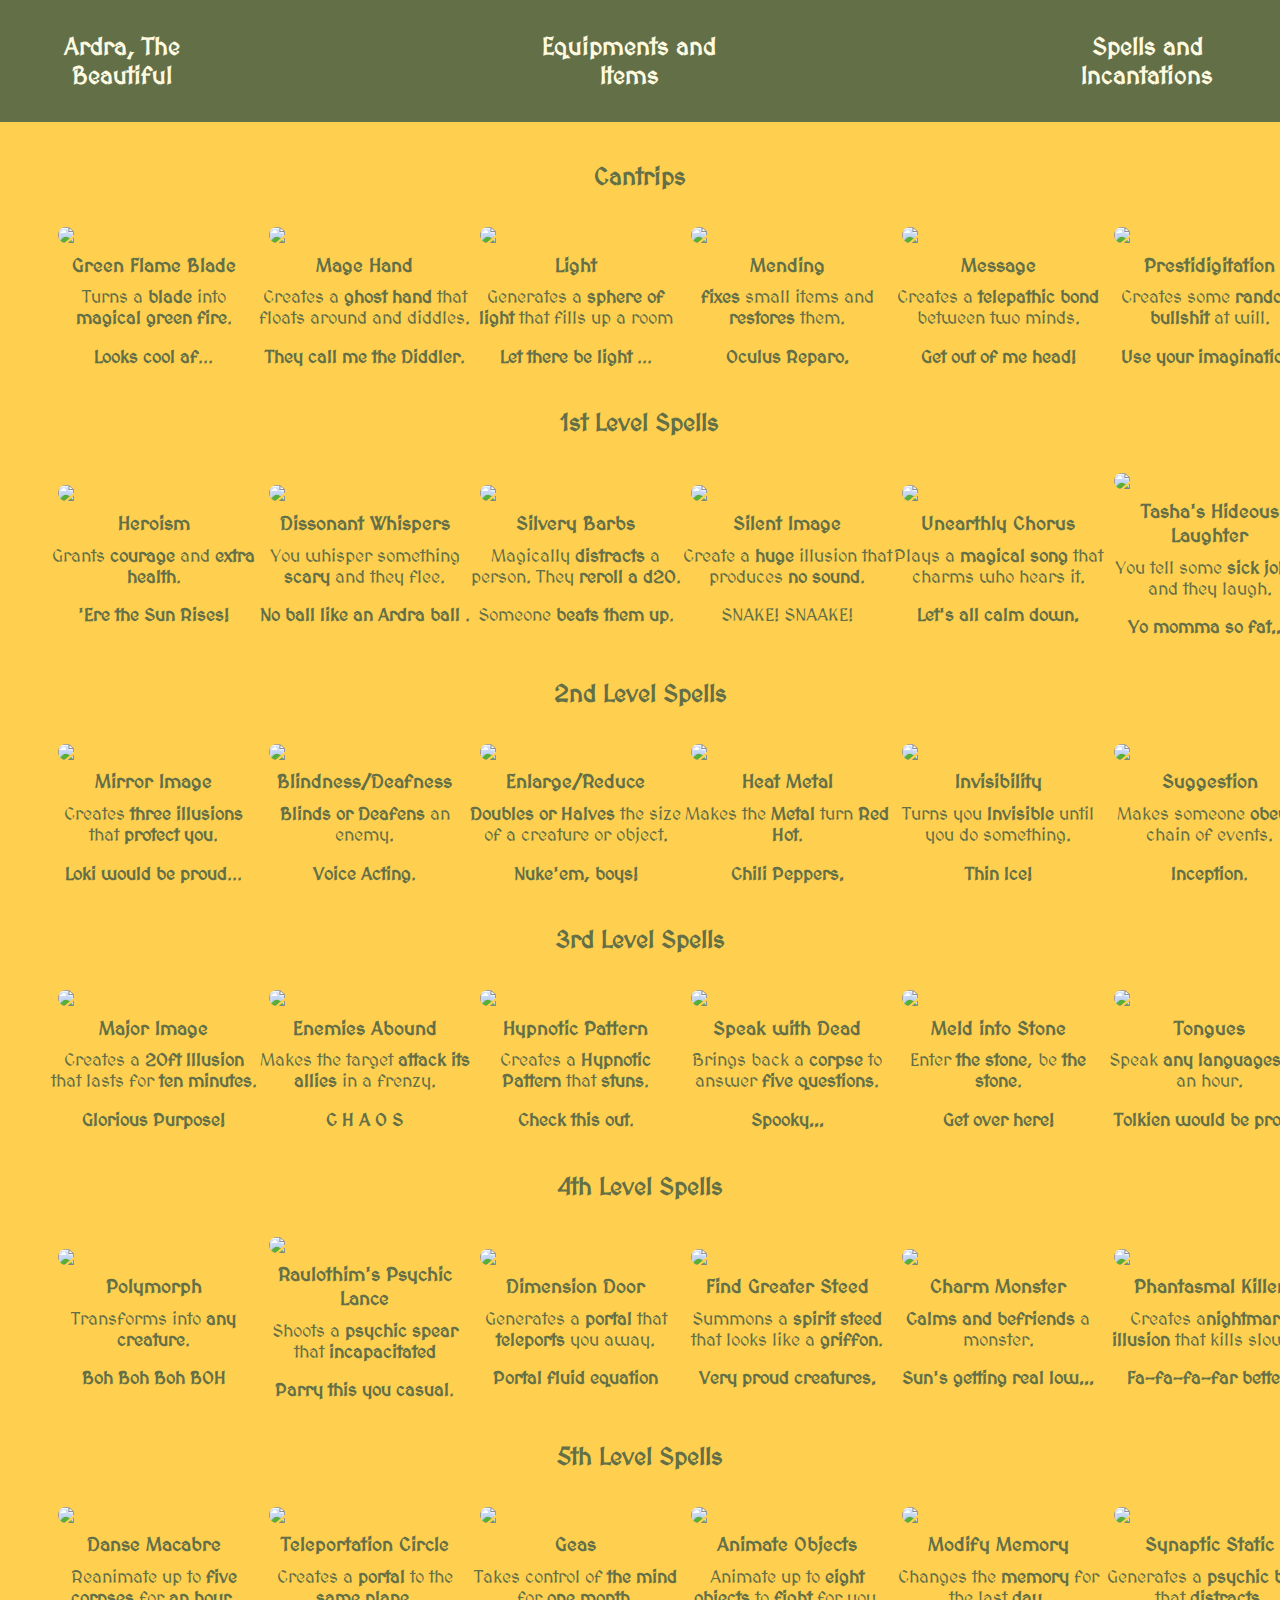
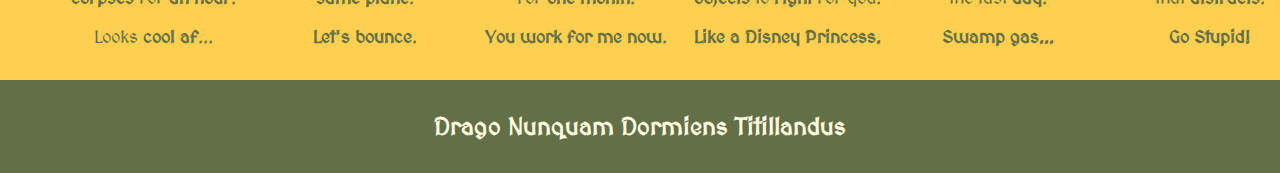
==== spells.html @ 4b9c2216 "Add files via upload" ====
<!DOCTYPE html>
<html lang="en">
<head>
    <meta charset="UTF-8">
    <meta name="viewport" content="width=device-width, initial-scale=1.0">
    <link rel="stylesheet" href="style.css">
    <title>Spells</title>
</head>
<body>
    <header>
        <section class="top_bar">
            <a href="index.html" class="top_car_pages">Ardra, The Beautiful</a>
            <a href="items.html" class="top_car_pages">Equipments and Items</a>
            <a href="spells.html" class="top_car_pages">Spells and Incantations</a>
        </section>
    </header>

    <main>
        <div class="spells_rows">
            <p class="spells_title">Cantrips</p>
            <section class="spells_first_row">
                <div class="spells_row_direction">
                    <img src="./assets/Green Flame Blade.jpg" class="spell_pics" style="cursor: pointer;" onclick="playAudio2_1()">
                    <audio id="audioPlayer2_1" src="./assets/Green Flame Blade Sound.mp3"></audio>
                    <script>
                        function playAudio2_1() {
                            var audio = document.getElementById("audioPlayer2_1");
                            audio.play();
                        }
                    </script>
                    <p class="spell_name"> Green Flame Blade </p>
                    <p class="spell_description">Turns a <strong class="strong_spell_description">blade</strong> into <strong class="strong_spell_description">magical green fire</strong>.</p>
                    <p class="spell_description"><strong class="strong_spell_description">Looks cool af</strong>...</p>
                </div>
                <div class="spells_row_direction">
                    <img src="./assets/Mage Hand.jpg" class="spell_pics" style="cursor: pointer;" onclick="playAudio2_7()">
                    <audio id="audioPlayer2_7" src="./assets/Magic Hand.mp3"></audio>
                    <script>
                        function playAudio2_7() {
                            var audio = document.getElementById("audioPlayer2_7");
                            audio.play();
                        }
                    </script>
                    <p class="spell_name"> Mage Hand </p>
                    <p class="spell_description"> Creates a <strong class="strong_spell_description">ghost hand</strong> that floats around and diddles.</p>
                    <p class="spell_description"> <strong class="strong_spell_description">They call me the Diddler</strong>. </p>
                </div>
                <div class="spells_row_direction">
                    <img src="./assets/Light.jpg" class="spell_pics" style="cursor: pointer;" onclick="playAudio2_2()">
                    <audio id="audioPlayer2_2" src="./assets/Light sound.mp3"></audio>
                    <script>
                        function playAudio2_2() {
                            var audio = document.getElementById("audioPlayer2_2");
                            audio.play();
                        }
                    </script>
                    <p class="spell_name"> Light </p>
                    <p class="spell_description"> Generates a <strong class="strong_spell_description">sphere of light</strong> that fills up a room</p>
                    <p class="spell_description"><strong class="strong_spell_description">Let there be light</strong> ... </p>
                </div>
                <div class="spells_row_direction">
                    <img src="./assets/Mending.jpg" class="spell_pics" style="cursor: pointer;" onclick="playAudio2_3()">
                    <audio id="audioPlayer2_3" src="./assets/Mending sound.mp3"></audio>
                    <script>
                        function playAudio2_3() {
                            var audio = document.getElementById("audioPlayer2_3");
                            audio.play();
                        }
                    </script>
                    <p class="spell_name"> Mending </p>
                    <p class="spell_description"> <strong class="strong_spell_description">fixes</strong> small items and <strong class="strong_spell_description">restores</strong> them.</p>
                    <p class="spell_description_mending">Oculus Reparo. </p>
                </div>
                <div class="spells_row_direction">
                    <img src="./assets/Message.jpg" class="spell_pics" style="cursor: pointer;" onclick="playAudio2_4()">
                    <audio id="audioPlayer2_4" src="./assets/Message sound.mp3"></audio>
                    <script>
                        function playAudio2_4() {
                            var audio = document.getElementById("audioPlayer2_4");
                            audio.play();
                        }
                    </script>
                    <p class="spell_name"> Message </p>
                    <p class="spell_description"> Creates a <strong class="strong_spell_description">telepathic bond</strong> between two minds.</p>
                    <p class="spell_description_mending" style="cursor: pointer;" onclick="playAudio2_6()">
                        <audio id="audioPlayer2_6" src="./assets/get out of me head.mp3"></audio>
                        <script>
                            function playAudio2_6() {
                                var audio = document.getElementById("audioPlayer2_6");
                                audio.play();
                            }
                        </script>Get out of me head!</p>
                </div>
                <div class="spells_row_direction">
                    <img src="./assets/Prestidigitation.jpg" class="spell_pics" style="cursor: pointer;" onclick="playAudio2_5()">
                    <audio id="audioPlayer2_5" src="./assets/Prestidigitation sound.mp3"></audio>
                    <script>
                        function playAudio2_5() {
                            var audio = document.getElementById("audioPlayer2_5");
                            audio.play();
                        }
                    </script>
                    <p class="spell_name"> Prestidigitation </p>
                    <p class="spell_description">Creates some <strong class="strong_spell_description">random bullshit</strong> at will.</p>
                    <p class="spell_description"><strong class="strong_spell_description">Use your imagination</strong>.</p>
                </div>
            </section>

            <p class="spells_title">1st Level Spells</p>
            <section class="spells_second_row">
                <div class="spells_row_direction">
                    <img src="./assets/Heroism.jpg" class="spell_pics" style="cursor: pointer;" onclick="playAudio3_1()">
                    <audio id="audioPlayer3_1" src="./assets/Heroism song.mp3"></audio>
                    <script>
                        function playAudio3_1() {
                            var audio = document.getElementById("audioPlayer3_1");
                            audio.play();
                        }
                    </script>
                    <p class="spell_name"> Heroism </p>
                    <p class="spell_description"> Grants <strong class="strong_spell_description">courage</strong> and <strong class="strong_spell_description">extra health</strong>.</p>
                    <p class="spell_description"><strong class="strong_spell_description">'Ere the Sun Rises!</strong></p>
                </div>
                <div class="spells_row_direction">
                    <img src="./assets/Dissonant Whisper.jpg" class="spell_pics" style="cursor: pointer;" onclick="playAudio3_2()">
                    <audio id="audioPlayer3_2" src="./assets/Dissonant Whisper sound.mp3"></audio>
                    <script>
                        function playAudio3_2() {
                            var audio = document.getElementById("audioPlayer3_2");
                            audio.play();
                        }
                    </script>
                    <p class="spell_name"> Dissonant Whispers </p>
                    <p class="spell_description"> You whisper something <strong class="strong_spell_description">scary</strong> and they flee. </p>
                    <p class="spell_description"><strong class="strong_spell_description"> No ball like an Ardra ball </strong>. </p>
                </div>
                <div class="spells_row_direction">
                    <img src="./assets/Silvery Barbs.jpg" class="spell_pics" style="cursor: pointer;" onclick="playAudio3_3()">
                    <audio id="audioPlayer3_3" src="./assets/Silvery Barbs sound.mp3"></audio>
                    <script>
                        function playAudio3_3() {
                            var audio = document.getElementById("audioPlayer3_3");
                            audio.play();
                        }
                    </script>
                    <p class="spell_name"> Silvery Barbs </p>
                    <p class="spell_description"> Magically <strong class="strong_spell_description">distracts</strong> a person. They <strong class="strong_spell_description">reroll a d20</strong>.</p>
                    <p class="spell_description"> Someone <strong class="strong_spell_description">beats them up</strong>.</p>
                </div>
                <div class="spells_row_direction">
                    <img src="./assets/Silent Image.jpg" class="spell_pics" style="cursor: pointer;" onclick="playAudio3_4()">
                    <audio id="audioPlayer3_4" src="./assets/Silent Image sound.mp3"></audio>
                    <script>
                        function playAudio3_4() {
                            var audio = document.getElementById("audioPlayer3_4");
                            audio.play();
                        }
                    </script>
                    <p class="spell_name"> Silent Image </p>
                    <p class="spell_description">Create a <strong class="strong_spell_description">huge</strong> illusion that produces <strong class="strong_spell_description">no sound</strong>.</p>
                    <p class="spell_description">SNAKE! SNAAKE!</p>
                </div>
                <div class="spells_row_direction">
                    <img src="./assets/Unearthly Chorus.jpg" class="spell_pics" style="cursor: pointer;" onclick="playAudio3_5()">
                    <audio id="audioPlayer3_5" src="./assets/Unearthly Chorus sound.mp3"></audio>
                    <script>
                        function playAudio3_5() {
                            var audio = document.getElementById("audioPlayer3_5");
                            audio.play();
                        }
                    </script>
                    <p class="spell_name"> Unearthly Chorus </p>
                    <p class="spell_description"> Plays a <strong class="strong_spell_description">magical song</strong> that charms who hears it. </p>
                    <p class="spell_description"> <strong class="strong_spell_description">Let's all calm down.</strong> </p>   
                </div>
                <div class="spells_row_direction">
                    <img src="./assets/Tashas Hideous Laughter.jpg" class="spell_pics" style="cursor: pointer;" onclick="playAudio3_6()">
                    <audio id="audioPlayer3_6" src="./assets/Tashas Hideous Laughter sound.mp3"></audio>
                    <script>
                        function playAudio3_6() {
                            var audio = document.getElementById("audioPlayer3_6");
                            audio.play();
                        }
                    </script>
                    <p class="spell_name"> Tasha's Hideous Laughter</p>
                    <p class="spell_description"> You tell some <strong class="strong_spell_description"> sick jokes </strong>and they laugh.</p>
                    <p class="spell_description"><strong class="strong_spell_description">Yo momma so fat...</strong>.</p>
                </div>
            </section>

            <p class="spells_title">2nd Level Spells</p>
            <section class="spells_third_row">
                <div class="spells_row_direction">
                    <img src="./assets/Mirror Image.jpg" class="spell_pics" style="cursor: pointer;" onclick="playAudio4_1()">
                    <audio id="audioPlayer4_1" src="./assets/Mirror Image sound.mp3"></audio>
                    <script>
                        function playAudio4_1() {
                            var audio = document.getElementById("audioPlayer4_1");
                            audio.play();
                        }
                    </script>
                    <p class="spell_name">  Mirror Image </p>
                    <p class="spell_description">Creates <strong class="strong_spell_description">three illusions</strong> that <strong class="strong_spell_description">protect you</strong>.</p>
                    <p class="spell_description"><strong class="strong_spell_description">Loki would be proud</strong>...</p>
                </div>
                <div class="spells_row_direction">
                    <img src="./assets/Blindness_Deafness.jpg" class="spell_pics" style="cursor: pointer;" onclick="playAudio4_2()">
                    <audio id="audioPlayer4_2" src="./assets/Blindness_Deafness sound.mp3"></audio>
                    <script>
                        function playAudio4_2() {
                            var audio = document.getElementById("audioPlayer4_2");
                            audio.play();
                        }
                    </script>
                    <p class="spell_name"> Blindness/Deafness </p>
                    <p class="spell_description"><strong class="strong_spell_description">Blinds or Deafens</strong> an enemy.</p>
                    <p class="spell_description"><strong class="strong_spell_description">Voice Acting</strong>. </p>
                </div>
                <div class="spells_row_direction">
                    <img src="./assets/Enlarge_Reduce.jpg" class="spell_pics" style="cursor: pointer;" onclick="playAudio4_3()">
                    <audio id="audioPlayer4_3" src="./assets/Enlarge_Reduce sound.mp3"></audio>
                    <script>
                        function playAudio4_3() {
                            var audio = document.getElementById("audioPlayer4_3");
                            audio.play();
                        }
                    </script>
                    <p class="spell_name"> Enlarge/Reduce </p>
                    <p class="spell_description"><strong class="strong_spell_description">Doubles or Halves </strong> the size of a creature or object.</p>
                    <p class="spell_description"><strong class="strong_spell_description">Nuke'em, boys!</strong></p>
                </div>
                <div class="spells_row_direction">
                    <img src="./assets/Heat Metal.jpg" class="spell_pics" style="cursor: pointer;" onclick="playAudio4_4()">
                    <audio id="audioPlayer4_4" src="./assets/Heat Metal sound.mp3"></audio>
                    <script>
                        function playAudio4_4() {
                            var audio = document.getElementById("audioPlayer4_4");
                            audio.play();
                        }
                    </script>
                    <p class="spell_name"> Heat Metal </p>
                    <p class="spell_description"> Makes the <strong class="strong_spell_description">Metal</strong> turn <strong class="strong_spell_description">Red Hot</strong>.</p>
                    <p class="spell_description_mending">Chili Peppers. </p>
                </div>
                <div class="spells_row_direction">
                    <img src="./assets/Invisibility.jpg" class="spell_pics" style="cursor: pointer;" onclick="playAudio4_5()">
                    <audio id="audioPlayer4_5" src="./assets/Invisibility sound.mp3"></audio>
                    <script>
                        function playAudio4_5() {
                            var audio = document.getElementById("audioPlayer4_5");
                            audio.play();
                        }
                    </script>
                    <p class="spell_name"> Invisibility  </p>
                    <p class="spell_description"> Turns you <strong class="strong_spell_description"> Invisible </strong> until you do something.</p>
                    <p class="spell_description_mending">Thin Ice!</p>
                </div>
                <div class="spells_row_direction">
                    <img src="./assets/Suggestion.jpg" class="spell_pics" style="cursor: pointer;" onclick="playAudio4_6()">
                    <audio id="audioPlayer4_6" src="./assets/Suggestion sound.mp3"></audio>
                    <script>
                        function playAudio4_6() {
                            var audio = document.getElementById("audioPlayer4_6");
                            audio.play();
                        }
                    </script>
                    <p class="spell_name"> Suggestion </p>
                    <p class="spell_description">Makes someone <strong class="strong_spell_description">obey</strong> a chain of events.</p>
                    <p class="spell_description"><strong class="strong_spell_description">Inception</strong>.</p>
                </div>
            </section>

            <p class="spells_title">3rd Level Spells</p>
            <section class="spells_forth_row">  
                <div class="spells_row_direction">
                    <img src="./assets/Major Image.jpg" class="spell_pics" style="cursor: pointer;" onclick="playAudio5_1()">
                    <audio id="audioPlayer5_1" src="./assets/Major Image sound.mp3"></audio>
                    <script>
                        function playAudio5_1() {
                            var audio = document.getElementById("audioPlayer5_1");
                            audio.play();
                        }
                    </script>
                    <p class="spell_name"> Major Image </p>
                    <p class="spell_description">Creates a <strong class="strong_spell_description">20ft Illusion</strong> that lasts for  <strong class="strong_spell_description">ten minutes</strong>.</p>
                    <p class="spell_description"><strong class="strong_spell_description">Glorious Purpose!</strong></p>
                </div>
                <div class="spells_row_direction">
                    <img src="./assets/Enemies Abound.jpg" class="spell_pics" style="cursor: pointer;" onclick="playAudio5_7()">
                    <audio id="audioPlayer5_7" src="./assets/Enemies Abound sound.mp3"></audio>
                    <script>
                        function playAudio5_7() {
                            var audio = document.getElementById("audioPlayer5_7");
                            audio.play();
                        }
                    </script>
                    <p class="spell_name">Enemies Abound</p>
                    <p class="spell_description"> Makes the target <strong class="strong_spell_description">attack its allies</strong> in a frenzy.</p>
                    <p class="spell_description"><strong class="strong_spell_description">C H A O S</strong></p>
                </div>
                <div class="spells_row_direction">
                    <img src="./assets/Hypnotic Pattern.jpg" class="spell_pics" style="cursor: pointer;" onclick="playAudio5_2()">
                    <audio id="audioPlayer5_2" src="./assets/Hypnotic Pattern sound.mp3"></audio>
                    <script>
                        function playAudio5_2() {
                            var audio = document.getElementById("audioPlayer5_2");
                            audio.play();
                        }
                    </script>
                    <p class="spell_name"> Hypnotic Pattern </p>
                    <p class="spell_description"> Creates a <strong class="strong_spell_description"> Hypnotic Pattern</strong> that <strong class="strong_spell_description">stuns</strong>.</p>
                    <p class="spell_description"><strong class="strong_spell_description">Check this out</strong>. </p>
                </div>
                <div class="spells_row_direction">
                    <img src="./assets/Speak with Dead.jpg" class="spell_pics" style="cursor: pointer;" onclick="playAudio5_3()">
                    <audio id="audioPlayer5_3" src="./assets/Speak with Dead sound.mp3"></audio>
                    <script>
                        function playAudio5_3() {
                            var audio = document.getElementById("audioPlayer5_3");
                            audio.play();
                        }
                    </script>
                    <p class="spell_name"> Speak with Dead </p>
                    <p class="spell_description"> Brings back a <strong class="strong_spell_description">corpse</strong> to answer <strong class="strong_spell_description">five questions</strong>.</p>
                    <p class="spell_description_mending">Spooky... </p>
                </div>
                <div class="spells_row_direction">
                    <img src="./assets/Meld into Stone.jpg" class="spell_pics" style="cursor: pointer;" onclick="playAudio5_4()">
                    <audio id="audioPlayer5_4" src="./assets/Meld into Stone sound.mp3"></audio>
                    <script>
                        function playAudio5_4() {
                            var audio = document.getElementById("audioPlayer5_4");
                            audio.play();
                        }
                    </script>
                    <p class="spell_name"> Meld into Stone </p>
                    <p class="spell_description"> Enter <strong class="strong_spell_description">the stone</strong>, be <strong class="strong_spell_description">the stone</strong>.</p>
                    <p class="spell_description_mending" style="cursor: pointer;" onclick="playAudio5_6()">
                        <audio id="audioPlayer5_6" src="./assets/Get over Here! (Sound Effect).mp3"></audio>
                        <script>
                            function playAudio5_6() {
                                var audio = document.getElementById("audioPlayer5_6");
                                audio.play();
                            }
                        </script>Get over here!</p>
                </div>
                <div class="spells_row_direction">
                    <img src="./assets/Tongues.jpg" class="spell_pics" style="cursor: pointer;" onclick="playAudio5_5()">
                    <audio id="audioPlayer5_5" src="./assets/Tongues sound.mp3"></audio>
                    <script>
                        function playAudio5_5() {
                            var audio = document.getElementById("audioPlayer5_5");
                            audio.play();
                        }
                    </script>
                    <p class="spell_name"> Tongues </p>
                    <p class="spell_description">Speak <strong class="strong_spell_description">any languages</strong> for an hour.</p>
                    <p class="spell_description"><strong class="strong_spell_description">Tolkien would be proud</strong>.</p>
                </div>            
            </section>

            <p class="spells_title">4th Level Spells</p>
            <section class="spells_fifth_row">
                <div class="spells_row_direction">
                    <img src="./assets/Polymorph.jpg" class="spell_pics" style="cursor: pointer;" onclick="playAudio6_1()">
                    <audio id="audioPlayer6_1" src="./assets/Polymorph sound.mp3"></audio>
                    <script>
                        function playAudio6_1() {
                            var audio = document.getElementById("audioPlayer6_1");
                            audio.play();
                        }
                    </script>
                    <p class="spell_name"> Polymorph </p>
                    <p class="spell_description">Transforms into <strong class="strong_spell_description">any creature</strong>.</p>
                    <p class="spell_description"><strong class="strong_spell_description">Boh Boh Boh BOH</strong></p>
                </div>
                <div class="spells_row_direction">
                    <img src="./assets/Raulothim's Psychic Lance.jpg" class="spell_pics" style="cursor: pointer;" onclick="playAudio6_2()">
                    <audio id="audioPlayer6_2" src="./assets/Raulothim's Psychic Lance sound.mp3"></audio>
                    <script>
                        function playAudio6_2() {
                            var audio = document.getElementById("audioPlayer6_2");
                            audio.play();
                        }
                    </script>
                    <p class="spell_name"> Raulothim's Psychic Lance </p>
                    <p class="spell_description"> Shoots a <strong class="strong_spell_description">psychic spear</strong> that <strong class="strong_spell_description">incapacitated</strong></p>
                    <p class="spell_description"><strong class="strong_spell_description">Parry this you casual</strong>. </p>
                </div>
                <div class="spells_row_direction">
                    <img src="./assets/Dimension Door.jpg" class="spell_pics" style="cursor: pointer;" onclick="playAudio6_7()">
                    <audio id="audioPlayer6_7" src="./assets/Dimension Door sound.mp3"></audio>
                    <script>
                        function playAudio6_7() {
                            var audio = document.getElementById("audioPlayer6_7");
                            audio.play();
                        }
                    </script>
                    <p class="spell_name"> Dimension Door </p>
                    <p class="spell_description"> Generates a <strong class="strong_spell_description">portal</strong> that <strong class="strong_spell_description">teleports</strong> you away.</p>
                    <p class="spell_description"><strong class="strong_spell_description">Portal fluid equation</strong></p>
                </div>
                <div class="spells_row_direction">
                    <img src="./assets/Find Greater Steed.jpg" class="spell_pics" style="cursor: pointer;" onclick="playAudio6_3()">
                    <audio id="audioPlayer6_3" src="./assets/Find Greater Steed sound.mp3"></audio>
                    <script>
                        function playAudio6_3() {
                            var audio = document.getElementById("audioPlayer6_3");
                            audio.play();
                        }
                    </script>
                    <p class="spell_name"> Find Greater Steed </p>
                    <p class="spell_description">Summons a <strong class="strong_spell_description">spirit steed</strong> that looks like a <strong class="strong_spell_description">griffon</strong>.</p>
                    <p class="spell_description_mending">Very proud creatures.</p>
                </div>
                <div class="spells_row_direction">
                    <img src="./assets/Charm Monster.jpg" class="spell_pics" style="cursor: pointer;" onclick="playAudio6_4()">
                    <audio id="audioPlayer6_4" src="./assets/Charm Monster sound.mp3"></audio>
                    <script>
                        function playAudio6_4() {
                            var audio = document.getElementById("audioPlayer6_4");
                            audio.play();
                        }
                    </script>
                    <p class="spell_name"> Charm Monster </p>
                    <p class="spell_description"><strong class="strong_spell_description">Calms and befriends </strong>a monster.</p>
                    <p class="spell_description_mending">Sun's getting real low...</p>
                </div>
                <div class="spells_row_direction">
                    <img src="./assets/Phantasmal Killer.jpg" class="spell_pics" style="cursor: pointer;" onclick="playAudio6_5()">
                    <audio id="audioPlayer6_5" src="./assets/Phantasmal Killer sound.mp3"></audio>
                    <script>
                        function playAudio6_5() {
                            var audio = document.getElementById("audioPlayer6_5");
                            audio.play();
                        }
                    </script>
                    <p class="spell_name"> Phantasmal Killer </p>
                    <p class="spell_description">Creates a<strong class="strong_spell_description">nightmare illusion</strong> that kills slowly.</p>
                    <p class="spell_description"><strong class="strong_spell_description">Fa-fa-fa-far better</strong>.</p>
                </div>
            </section>

            <p class="spells_title">5th Level Spells</p>
            <section class="spells_sixth_row">
                <div class="spells_row_direction">
                    <img src="./assets/Danse Macabre.jpg" class="spell_pics" style="cursor: pointer;" onclick="playAudio7_1()">
                    <audio id="audioPlayer7_1" src="./assets/Danse Macabre sound.mp3"></audio>
                    <script>
                        function playAudio7_1() {
                            var audio = document.getElementById("audioPlayer7_1");
                            audio.play();
                        }
                    </script>
                    <p class="spell_name"> Danse Macabre </p>
                    <p class="spell_description">Reanimate up to <strong class="strong_spell_description">five corpses</strong> for <strong class="strong_spell_description">an hour</strong>.</p>
                    <p class="spell_description">Looks <strong class="strong_spell_description">cool af</strong>...</p>
                </div>
                <div class="spells_row_direction">
                    <img src="./assets/Teleportation Circle.jpg" class="spell_pics" style="cursor: pointer;" onclick="playAudio7_2()">
                    <audio id="audioPlayer7_2" src="./assets/Teleportation Circle sound.mp3"></audio>
                    <script>
                        function playAudio7_2() {
                            var audio = document.getElementById("audioPlayer7_2");
                            audio.play();
                        }
                    </script>
                    <p class="spell_name"> Teleportation Circle </p>
                    <p class="spell_description"> Creates a <strong class="strong_spell_description">portal</strong> to the <strong class="strong_spell_description">same plane</strong>.</p>
                    <p class="spell_description"><strong class="strong_spell_description">Let's bounce</strong>. </p>
                </div>
                <div class="spells_row_direction">
                    <img src="./assets/Geas.jpg" class="spell_pics" style="cursor: pointer;" onclick="playAudio7_7()">
                    <audio id="audioPlayer7_7" src="./assets/Geas sound.mp3"></audio>
                    <script>
                        function playAudio7_7() {
                            var audio = document.getElementById("audioPlayer7_7");
                            audio.play();
                        }
                    </script>
                    <p class="spell_name"> Geas </p>
                    <p class="spell_description"> Takes control of <strong class="strong_spell_description">the mind</strong> for <strong class="strong_spell_description">one month</strong>.</p>
                    <p class="spell_description"><strong class="strong_spell_description">You work for me now</strong>. </p>
                </div>
                <div class="spells_row_direction">
                    <img src="./assets/Animate Objects.jpg" class="spell_pics" style="cursor: pointer;" onclick="playAudio7_3()">
                    <audio id="audioPlayer7_3" src="./assets/Animate Objects sound.mp3"></audio>
                    <script>
                        function playAudio7_3() {
                            var audio = document.getElementById("audioPlayer7_3");
                            audio.play();
                        }
                    </script>
                    <p class="spell_name"> Animate Objects </p>
                    <p class="spell_description">Animate up to <strong class="strong_spell_description">eight objects</strong> to <strong class="strong_spell_description">fight</strong> for you.</p>
                    <p class="spell_description_mending">Like a Disney Princess.</p>
                </div>
                <div class="spells_row_direction">
                    <img src="./assets/Modify Memory.jpg" class="spell_pics" style="cursor: pointer;" onclick="playAudio7_4()">
                    <audio id="audioPlayer7_4" src="./assets/Modify Memory sound.mp3"></audio>
                    <script>
                        function playAudio7_4() {
                            var audio = document.getElementById("audioPlayer7_4");
                            audio.play();
                        }
                    </script>
                    <p class="spell_name"> Modify Memory </p>
                    <p class="spell_description"> Changes the <strong class="strong_spell_description">memory</strong> for the last <strong class="strong_spell_description">day</strong>.</p>
                    <p class="spell_description_mending">Swamp gas...</p>
                </div>
                <div class="spells_row_direction">
                    <img src="./assets/Synaptic Static.jpg" class="spell_pics" style="cursor: pointer;" onclick="playAudio7_5()">
                    <audio id="audioPlayer7_5" src="./assets/Synaptic Static sound.mp3"></audio>
                    <script>
                        function playAudio7_5() {
                            var audio = document.getElementById("audioPlayer7_5");
                            audio.play();
                        }
                    </script>
                    <p class="spell_name"> Synaptic Static</p>
                    <p class="spell_description">Generates a <strong class="strong_spell_description">psychic blast</strong> that <strong class="strong_spell_description">distracts</strong>.</p>
                    <p class="spell_description"><strong class="strong_spell_description">Go Stupid!</strong></p>
                </div>
            </section>
        </div>
    </main>

    <footer>
        <section class="top_bar">
            <p class="top_car_pages">Drago Nunquam Dormiens Titillandus</p>
         </section>
    </footer>
</body>
</html>
---- style.css ----
@import url('https://fonts.googleapis.com/css2?family=MedievalSharp&display=swap');

:root{
    --main-color: #FEFAE0;
    --secondary-color: #A4B465;
    --background-color-main: #FFCF50;
    --background-color-header: #626F47;
    --main-font: 'MedievalSharp', cursive;
}

*{
    margin: 0;
    padding: 0;
}

.top_bar{
    display: flex;
    justify-content: center;
    text-align: center;
    gap: 20em;
    padding: 2em;
    background-color: var(--background-color-header);
}

.top_car_pages{
    display: flex;
    text-decoration: none;
    color: var(--main-color);
    font-family: var(--main-font);
    font-size: 1.5em;
    font-weight: bold;
}

main{
    display: flex;
    height: auto;
    flex-direction: column;
    background-color: var(--background-color-main);
}

.skill_title{
    display: flex;
    justify-content: center;
    align-items: center;
    font-family: var(--main-font);
    font-size: 3em;
    color: var(--background-color-header);
    padding: 1em;
    text-decoration: underline;
}

.skills_columns{
    display: flex;
    justify-content: center;
    gap: 1em;
    padding: 1em;
}

.Skills{
    display: flex;
    flex-direction: column;
    gap: 1em;
    padding: 1em;
    width: 50%;
}

.Skills_2{
    display: flex;
    flex-direction: column;
    gap: 1em;
    padding: 1em;
    width: 50%;
}

.skill{
    font-family: var(--main-font);
    font-size: 2em;
    font-weight: bold;
    text-align: center;
    color: var(--background-color-header);
    padding: 0.5em;
}

.skill_description{
    font-family: var(--main-font);
    font-size: 1.5em;
    color: var(--background-color-header);
    padding: 0.5em;
}

.ardra_pics_1{
    display: flex;
    flex-direction: row;
    justify-content: center;
    gap: 8em;
    padding: 1em;
}

.ardra_pics_2{
    display: flex;
    flex-direction: row;
    justify-content: center;
    gap: 8em;
    padding: 1em;
}

.ardra_pics{
    width: 20em;
    border-radius: 0.5em;
}

.ardra_pics_3{
    height: 12em;
    border-radius: 0.5em;
}

.bio_title{
    display: flex;
    justify-content: center;
    align-items: center;
    font-family: var(--main-font);
    font-size: 3em;
    color: var(--background-color-header);
    padding: 1em;
    text-decoration: underline;
}

.bio_description{
    font-family: var(--main-font);
    font-size: 1.5em;
    color: var(--background-color-header);
    padding: 1em 1em 2em 1em;

}

.colunms{
    display: flex;
    justify-content: space-between;
    flex-direction: row;
    padding: 5em;
}

.item_pics{
    align-items: center;
    width: 20em;
    border-radius: 0.5em;
}

.item_pics_rapier{
    align-items: center;
    width: 20em;
    border-radius: 0.5em;
}

.item_pics_rapier :hover{
    align-items: center;
    width: 20em;
    border-radius: 0.5em;
}


.item_description{
    width: 20em;
    align-items: center;
    text-align: center;
    font-family: var(--main-font);
    color: var(--background-color-header);
    font-size: 1em;
    font-size: 1.1em;
    padding-bottom: 1em;
}

.item_name{
    font-family: var(--main-font);
    font-size: 1.5em;
    color: var(--background-color-header);
    padding: 0.5em;
    font-weight: bold;
    text-align: center;
}

.first_column{
    align-items: center;
    text-align: center;
}

.second_column{
    align-items: center;
    text-align: center;
}

.third_column{
    align-items: center;
    text-align: center;
}

.spells_rows{
    display: flex;
    justify-content:center;
    flex-direction: column;
    padding: 1em;
}

.spells_title{
    font-family: var(--main-font);
    font-size: 1.5em;
    color: var(--background-color-header);
    padding: 1em 1em 1.5em 1em;
    font-weight: bold;
    text-align: center;
}

.spells_row_direction{
    display: flex;
    flex-direction: column;
     align-items: center;
    text-align: center;
}

.spells_first_row{
    display: flex;
    justify-content: space-between;
    padding: 0 2em 0 2em;
    flex-direction: row;
    align-items: center;
    text-align: center;
}

.spells_second_row{
    display: flex;
    justify-content: space-between;
    padding: 0 2em 0 2em;
    flex-direction: row;
    align-items: center;
    text-align: center;
}

.spells_third_row{
    display: flex;
    justify-content: space-between;
    padding: 0 2em 0 2em;
    flex-direction: row;
    align-items: center;
    text-align: center;

}

.spells_forth_row{
    display: flex;
    justify-content: space-between;
    padding: 0 2em 0 2em;
    flex-direction: row;
    align-items: center;
    text-align: center;
}

.spells_fifth_row{
    display: flex;
    justify-content: space-between;
    padding: 0 2em 0 2em;
    flex-direction: row;
    align-items: center;
    text-align: center;
} 

.spells_sixth_row{
    display: flex;
    justify-content: space-between;
    padding: 0 2em 0 2em;
    flex-direction: row;
    align-items: center;
    text-align: center;
} 

.spell_pics{
    width:12em;
    border-radius: 0.5em;
}

.spell_name{
    font-family: var(--main-font);
    font-size: 1.2em;
    color: var(--background-color-header);
    padding: 0.5em;
    font-weight: bold;
    text-align: center;
}

.spell_description{
    width: 12em;
    align-items: center;
    text-align: center;
    font-family: var(--main-font);
    color: var(--background-color-header);
    font-size: 1em;
    font-size: 1.1em;
    padding-bottom: 1em;
}

.spell_description_mending{
    width: 12em;
    align-items: center;
    text-align: center;
    font-family: var(--main-font);
    color: var(--background-color-header);
    font-size: 1em;
    font-size: 1.1em;
    padding-bottom: 1em;
    font-weight: bold;
}
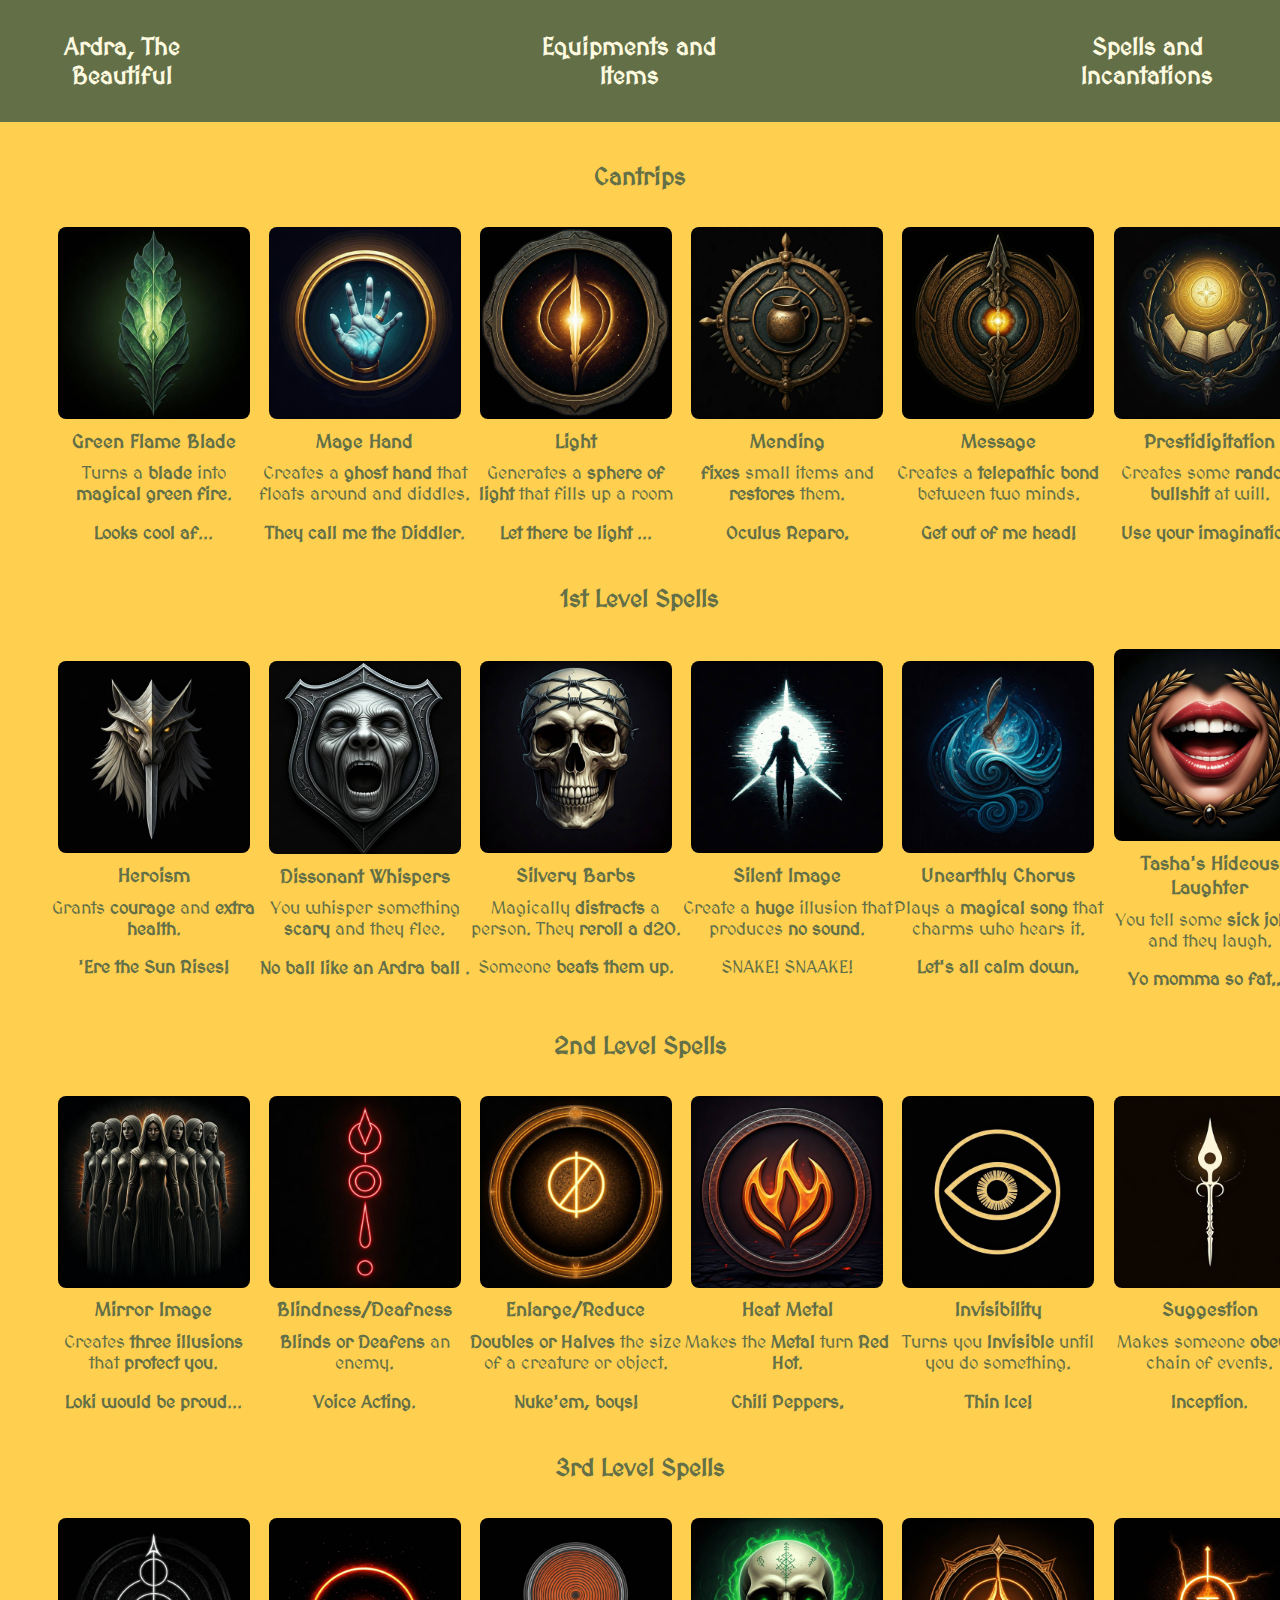
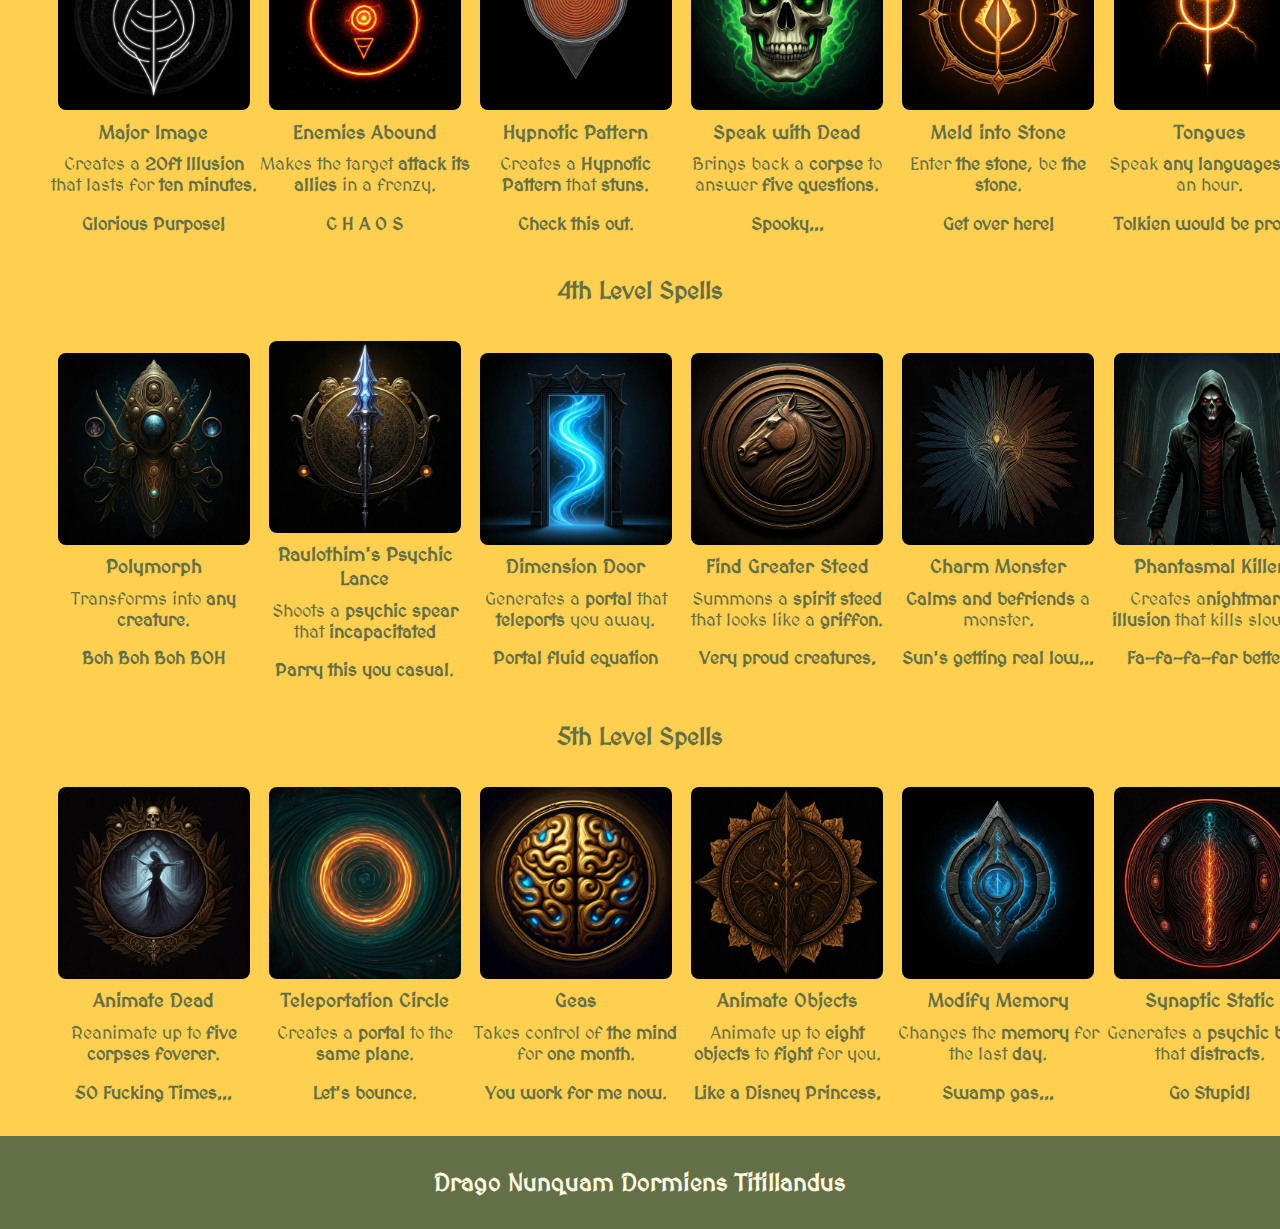
==== commit 1b15a260: "Update spells.html" ====
--- a/spells.html
+++ b/spells.html
@@ -452,9 +452,9 @@
                             audio.play();
                         }
                     </script>
-                    <p class="spell_name"> Danse Macabre </p>
-                    <p class="spell_description">Reanimate up to <strong class="strong_spell_description">five corpses</strong> for <strong class="strong_spell_description">an hour</strong>.</p>
-                    <p class="spell_description">Looks <strong class="strong_spell_description">cool af</strong>...</p>
+                    <p class="spell_name"> Animate Dead </p>
+                    <p class="spell_description">Reanimate up to <strong class="strong_spell_description">five corpses</strong> <strong class="strong_spell_description">foverer</strong>.</p>
+                    <p class="spell_description"><strong class="strong_spell_description">50 Fucking Times...</strong></p>
                 </div>
                 <div class="spells_row_direction">
                     <img src="./assets/Teleportation Circle.jpg" class="spell_pics" style="cursor: pointer;" onclick="playAudio7_2()">
@@ -531,4 +531,4 @@
          </section>
     </footer>
 </body>
-</html>+</html>
